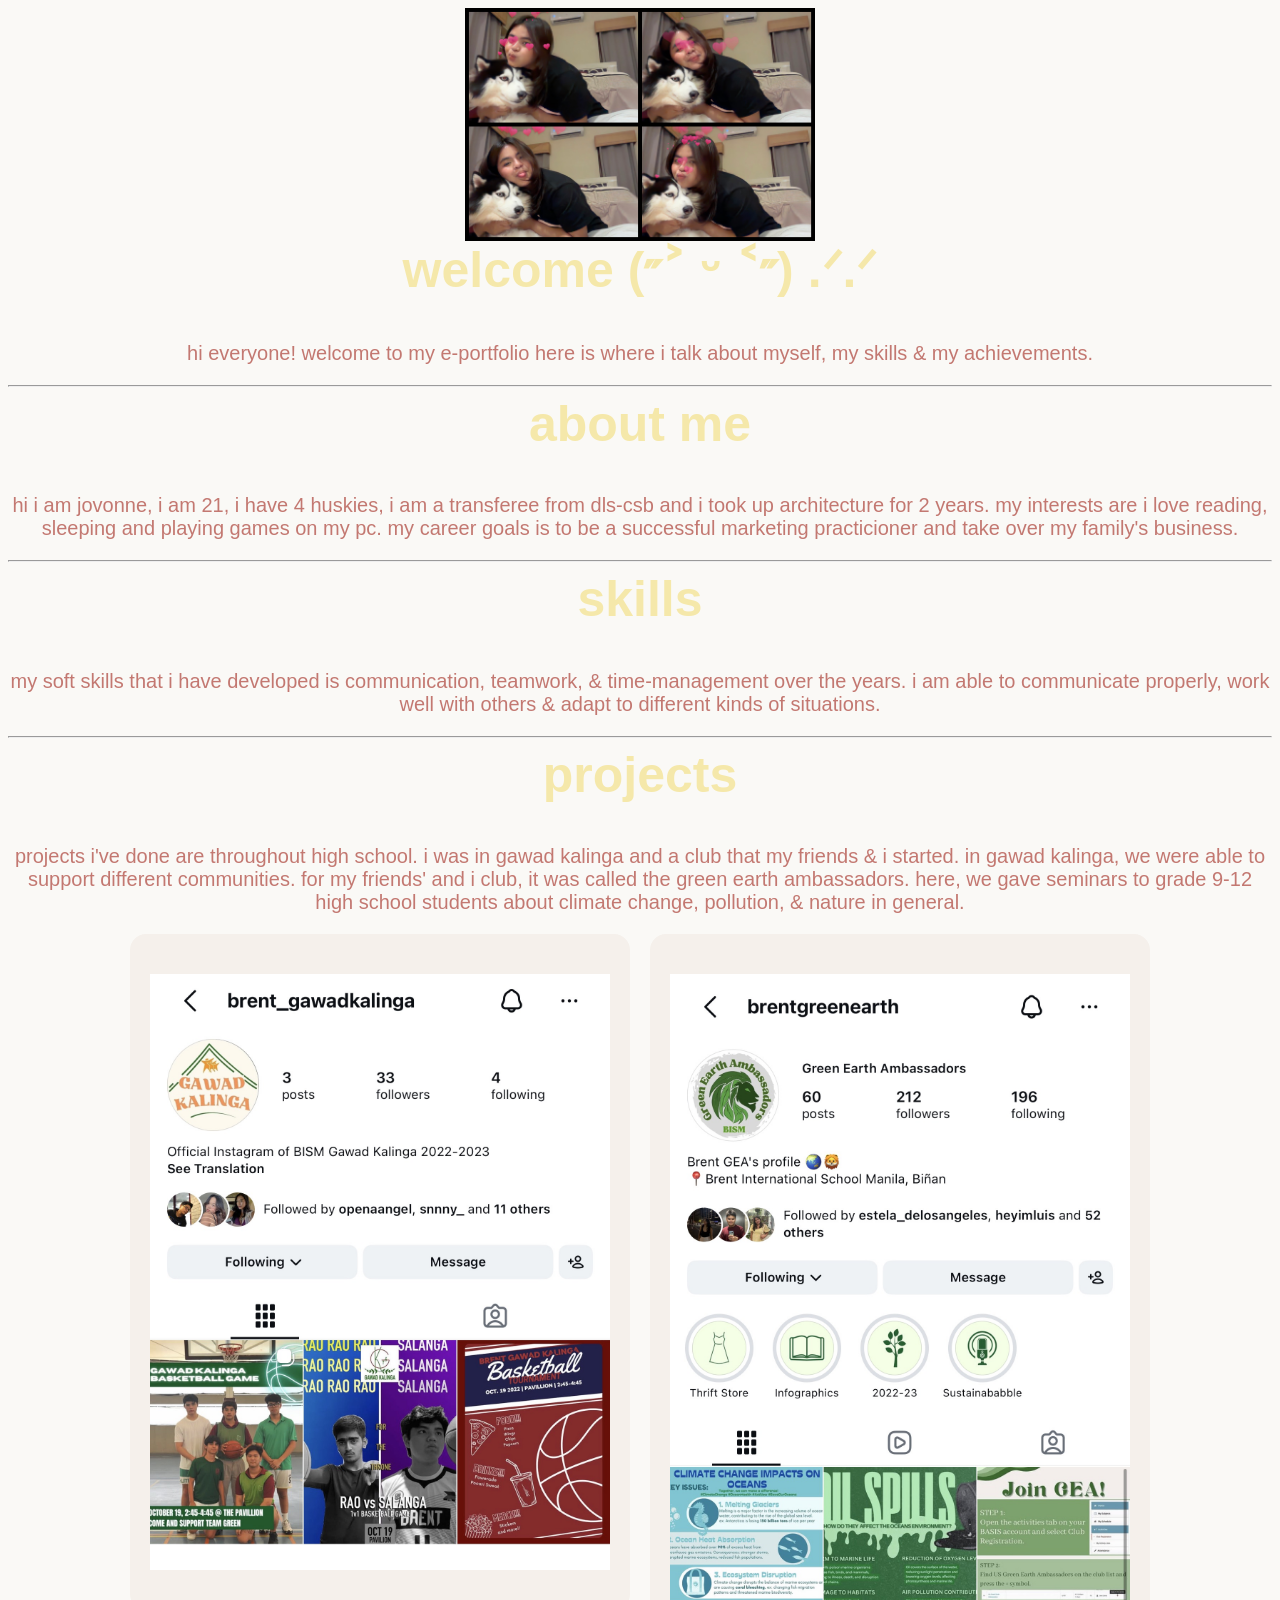
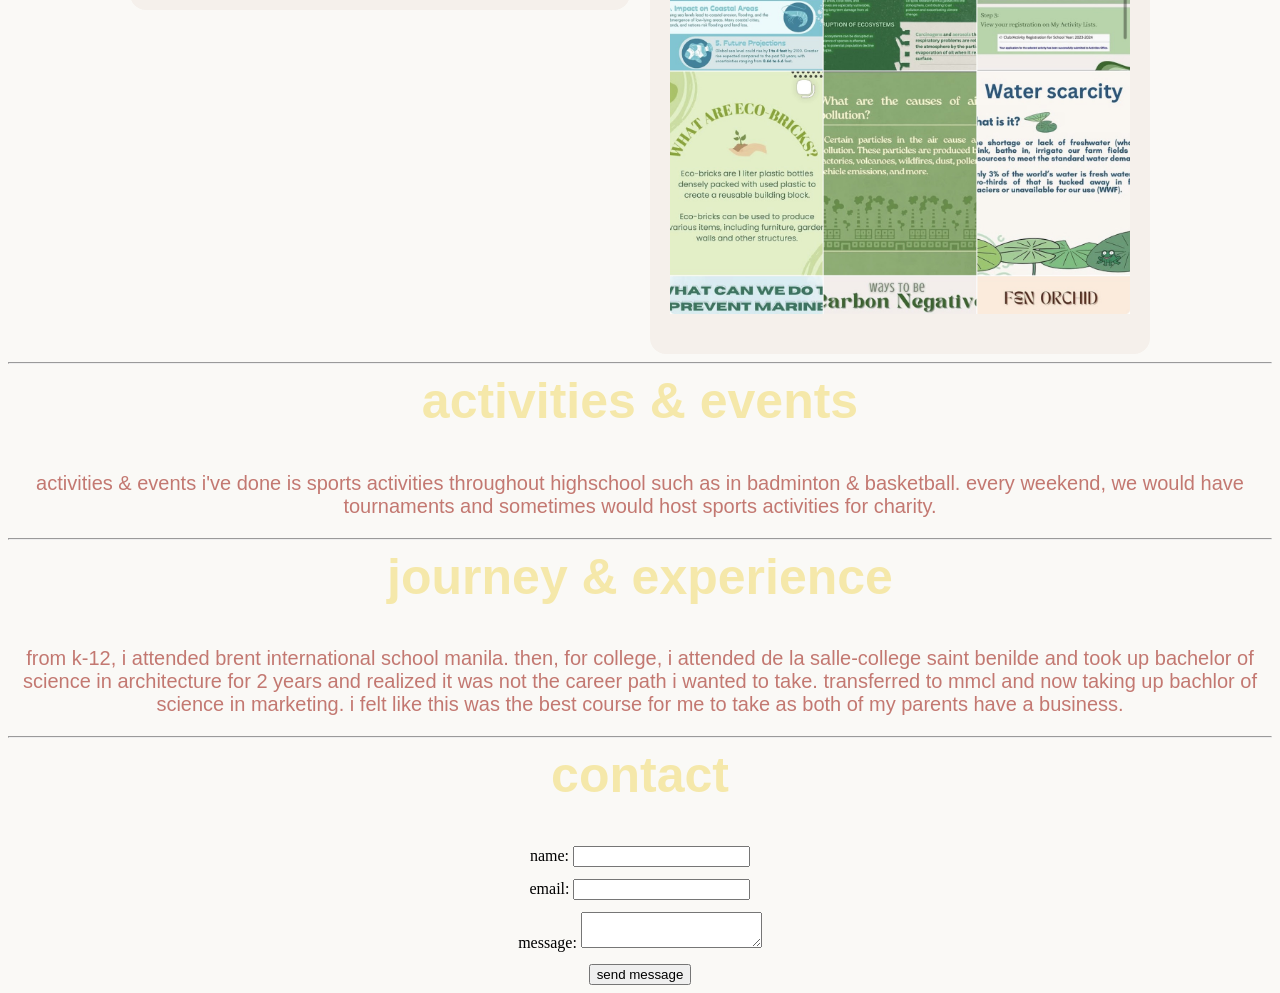
==== index.html @ 5c2a657a "Rename David, Jovonne - E-portfolio.html to index.html" ====
<!DOCTYPE html>
<html>
<head>
<title>Jovonne David's Portfolio</title>
</head>

<body style="background-color:#FAF9F6;">

<body>

<img src="selfie with winter.jpg" alt="selfie with winter" style="display: block; margin: 0 auto; width: 350px; height: auto;">

<h2 style="text-align:center; font-family:sans-serif; color:#F5E8AA; font-size:50px; margin-top:0;">welcome (˶˃ ᵕ ˂˶) .ᐟ.ᐟ</h2>

<p style="text-align:center; font-family:sans-serif; color:#C37871; font-size:20px; margin-top:0;">hi everyone! welcome to my e-portfolio here is where i talk about myself, my skills & my achievements.</p>

<hr>

<h2 style="text-align:center; font-family:sans-serif; color:#F5E8AA; font-size:50px; margin-top:0;">about me</h2>

<p style="text-align:center; font-family:sans-serif; color:#C37871; font-size:20px; margin-top:0;">hi i am jovonne, i am 21, i have 4 huskies, i am a transferee from dls-csb and i took up architecture for 2 years. my interests are i love reading, sleeping and playing games on my pc. my career goals is to be a successful marketing practicioner and take over my family's business.</p>

<hr>

<h2 style="text-align:center; font-family:sans-serif; color:#F5E8AA; font-size:50px; margin-top:0;">skills</h2>

<p style="text-align:center; font-family:sans-serif; color:#C37871; font-size:20px; margin-top:0;">my soft skills that i have developed is communication, teamwork, & time-management over the years. i am able to communicate properly, work well with others & adapt to different kinds of situations.</p>


<hr>

<h2 style="text-align:center; font-family:sans-serif; color:#F5E8AA; font-size:50px; margin-top:0;">projects</h2>


<p style="text-align:center; font-family:sans-serif; color:#C37871; font-size:20px; margin-top:0;">projects i've done are
 throughout high school. i was in gawad kalinga and a club that my friends & i started. in gawad kalinga, we were able to support different communities. for my friends' and i club, it was called the green earth ambassadors. here, we  gave seminars to grade 9-12 high school students about climate change, pollution, & nature in general.</p> 
 
 
<div style="display: flex; gap: 20px; justify-content: center; font-family: sans-serif;">

 <div style="width: 500px;">
    <div style="background-color: #F5F0EB; border-radius: 16px; padding: 40px 20px; text-align: right;">
      <img src="brentgawadkalinga.png" alt="brentgawadkalinga" style="max-width: 100%; height: auto; display: block; margin: 0 auto;">
    </div>
    </div>

<div style="width: 500px;">
    <div style="background-color: #F5F0EB; border-radius: 16px; padding: 40px 20px; text-align: right;">
      <img src="brentgreenearth.png" alt="brentgreenearth" style="max-width: 100%; height: auto; display: block; margin: 0 auto;">
    </div>
   </div>
   
   </div>
   
  <hr>
  
  <h2 style="text-align:center; font-family:sans-serif; color:#F5E8AA; font-size:50px; margin-top:0;">activities & events</h2>


<p style="text-align:center; font-family:sans-serif; color:#C37871; font-size:20px; margin-top:0;">activities & events i've done is sports activities throughout highschool such as in badminton & basketball. every weekend, we would have tournaments and sometimes would host sports activities for charity. </p> 

<hr>

 <h2 style="text-align:center; font-family:sans-serif; color:#F5E8AA; font-size:50px; margin-top:0;">journey & experience</h2>
 
 <p style="text-align:center; font-family:sans-serif; color:#C37871; font-size:20px; margin-top:0;">from k-12, i attended brent international school manila. then, for college, i attended de la salle-college saint benilde and took up bachelor of science in architecture for 2 years and realized it was not the career path i wanted to take. transferred to mmcl and now taking up bachlor of science in marketing. i felt like this was the best course for me to take as both of my parents have a business.</p> 
 
 <hr>

<h2 style="text-align:center; font-family:sans-serif; color:#F5E8AA; font-size:50px; margin-top:0;">contact</h2>

<form action="#" method="POST" style="display: flex; flex-direction: column; align-items: center; gap: 12px; width: 100%;">
  <div>
    <label for="name">name:</label>
    <input type="text" id="name" name="name" required>
  </div>

  <div>
    <label for="email">email:</label>
    <input type="email" id="email" name="email" required>
  </div>

  <div>
    <label for="message">message:</label>
    <textarea id="message" name="message" rows="2" required></textarea>
  </div>

  <button type="submit">send message</button>
</form>
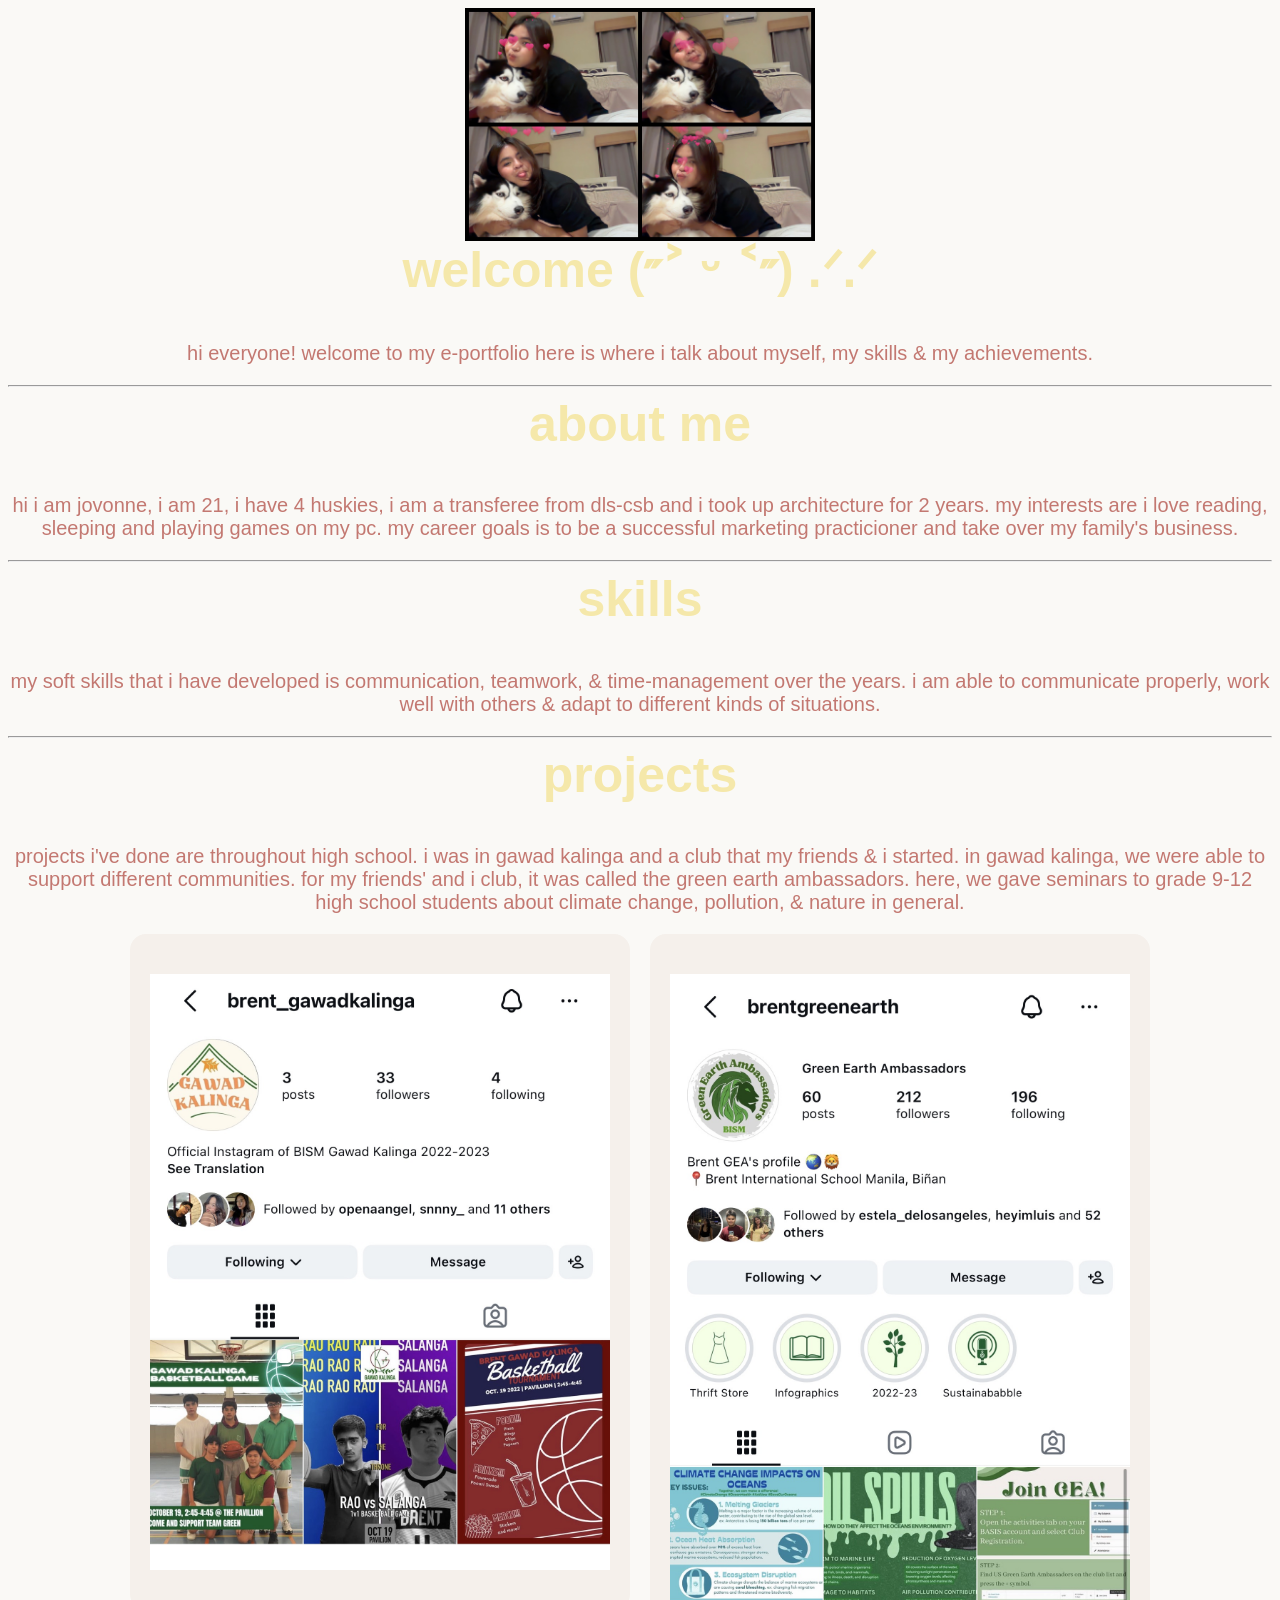
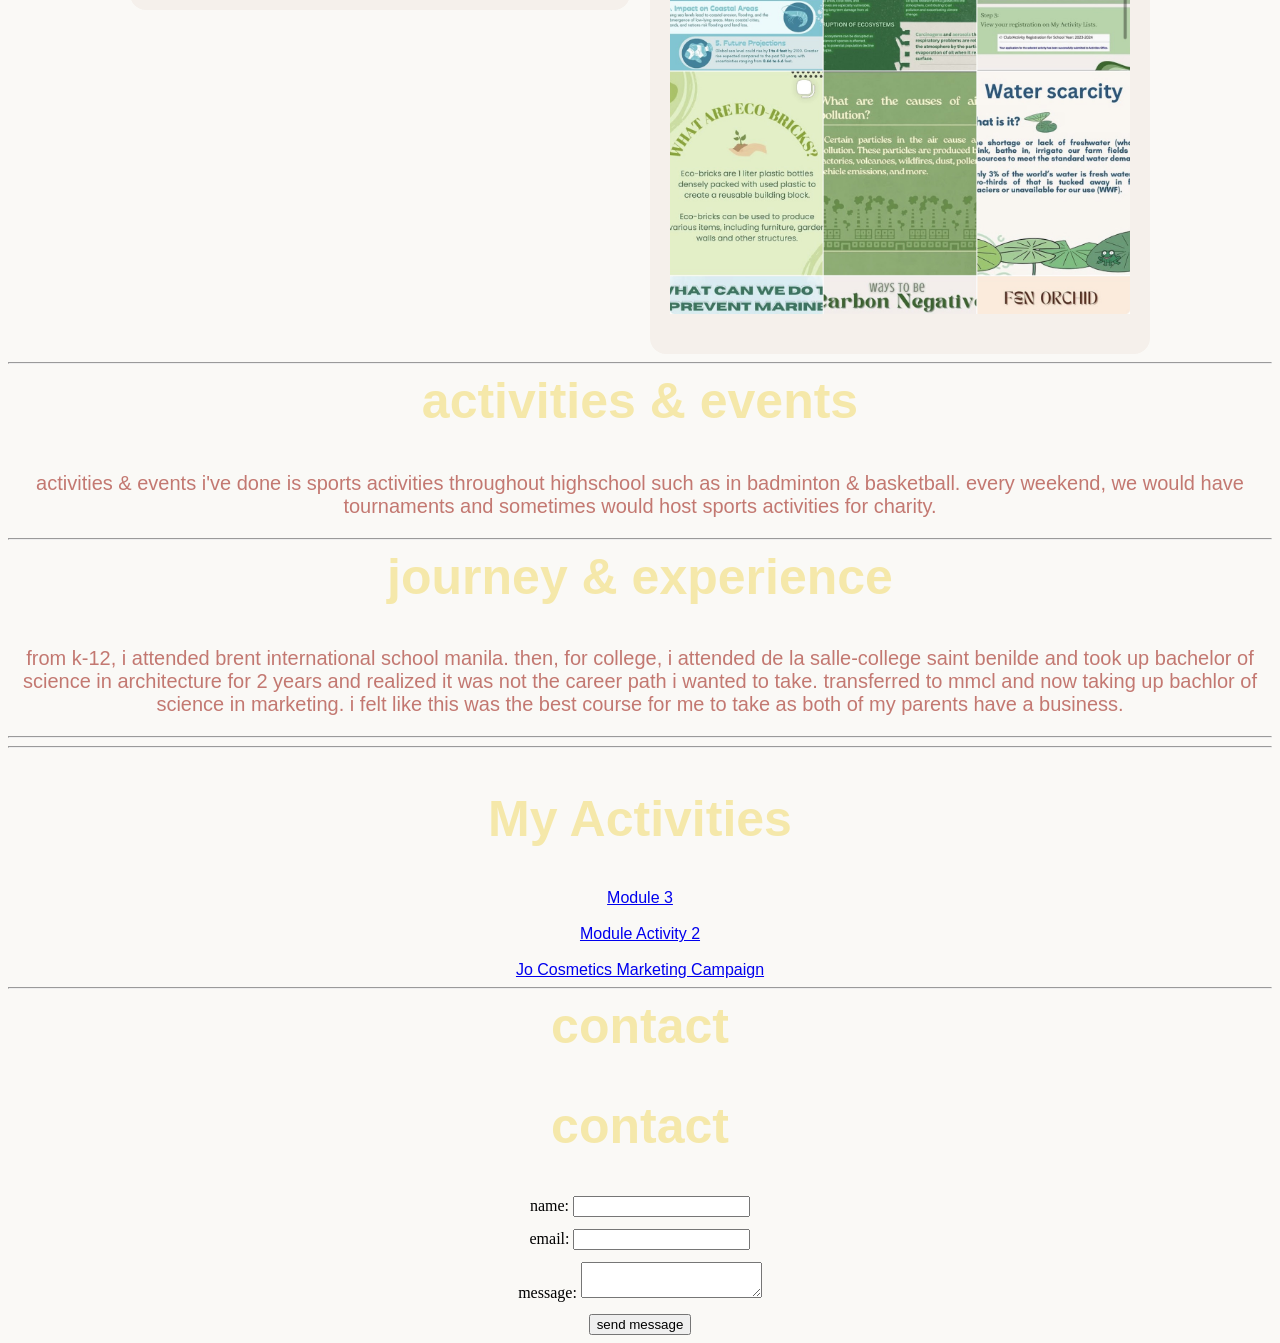
==== commit 5e33b0ae: "Update index.html" ====
--- a/index.html
+++ b/index.html
@@ -5,8 +5,6 @@
 </head>
 
 <body style="background-color:#FAF9F6;">
-
-<body>
 
 <img src="selfie with winter.jpg" alt="selfie with winter" style="display: block; margin: 0 auto; width: 350px; height: auto;">
 
@@ -67,7 +65,39 @@
  
  <hr>
 
+<hr>
+
+<h2 style="text-align:center; font-family:sans-serif; color:#F5E8AA; font-size:50px;">
+My Activities
+</h2>
+
+<div style="text-align:center; font-family:sans-serif;">
+
+<a href="David, Jovonne - Module 3.html">
+Module 3
+</a>
+
+<br><br>
+
+<a href="David, Jovonne - Module Activity 2.html">
+Module Activity 2
+</a>
+
+<br><br>
+
+<a href="Jo Cosmetics Marketing Campaign.html">
+Jo Cosmetics Marketing Campaign
+</a>
+
+</div>
+
+<hr>
+
 <h2 style="text-align:center; font-family:sans-serif; color:#F5E8AA; font-size:50px; margin-top:0;">contact</h2>
+ 
+
+<h2 style="text-align:center; font-family:sans-serif; color:#F5E8AA; font-size:50px; margin-top:0;">contact</h2>
+
 
 <form action="#" method="POST" style="display: flex; flex-direction: column; align-items: center; gap: 12px; width: 100%;">
   <div>
@@ -87,3 +117,6 @@
 
   <button type="submit">send message</button>
 </form>
+
+</body>
+</html>
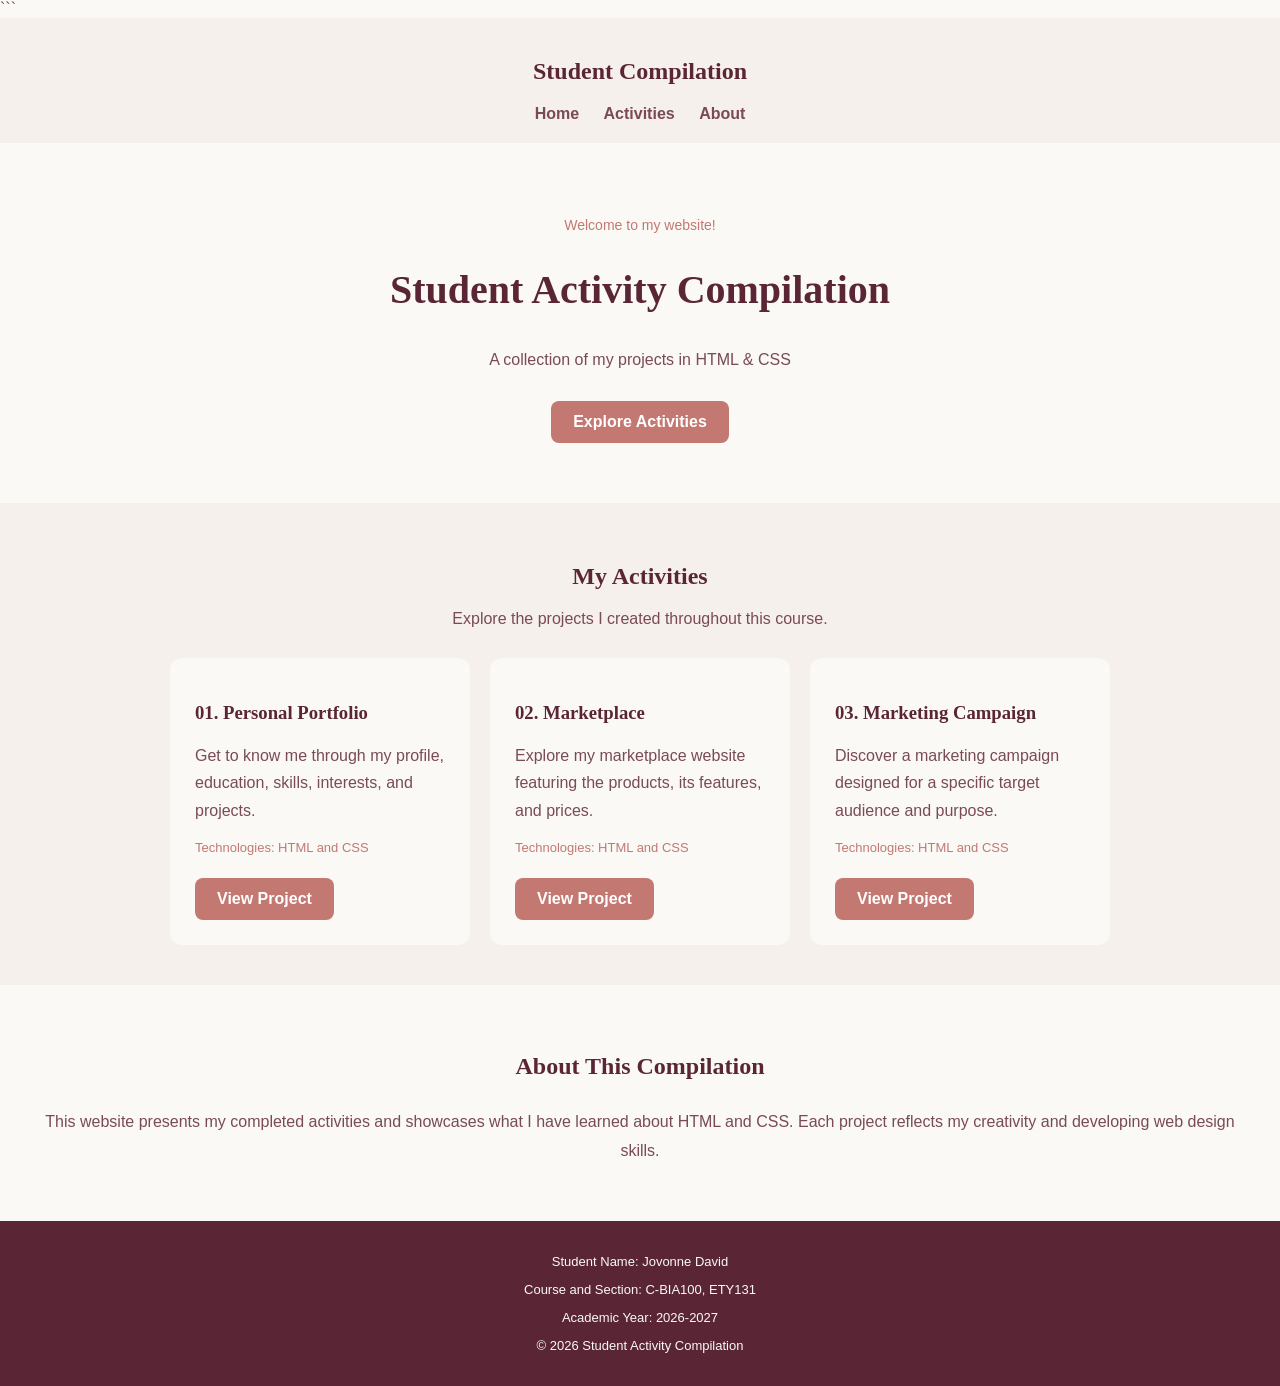
==== commit 58eda29e: "Rename David, Jovonne - Module 3.html to index.html" ====
--- a/index.html
+++ b/index.html
@@ -1,122 +1,153 @@
 <!DOCTYPE html>
+
 <html>
 <head>
-<title>Jovonne David's Portfolio</title>
+    <title>Student Activity Compilation</title>
 </head>
 
-<body style="background-color:#FAF9F6;">
+<body style="background-color:#FAF9F6; font-family:Arial,sans-serif; color:#7A4A57; margin:0;">
 
-<img src="selfie with winter.jpg" alt="selfie with winter" style="display: block; margin: 0 auto; width: 350px; height: auto;">
+```
+<header style="background-color:#F5F0EB; padding:20px; text-align:center;">
+    <h2 style="font-family:Georgia,serif; color:#5A2635;">
+        Student Compilation
+    </h2>
 
-<h2 style="text-align:center; font-family:sans-serif; color:#F5E8AA; font-size:50px; margin-top:0;">welcome (˶˃ ᵕ ˂˶) .ᐟ.ᐟ</h2>
+    <nav>
+        <a href="#home" style="color:#7A4A57; text-decoration:none; margin:10px; font-weight:bold;">Home</a>
 
-<p style="text-align:center; font-family:sans-serif; color:#C37871; font-size:20px; margin-top:0;">hi everyone! welcome to my e-portfolio here is where i talk about myself, my skills & my achievements.</p>
+        <a href="#activities" style="color:#7A4A57; text-decoration:none; margin:10px; font-weight:bold;">Activities</a>
 
-<hr>
+        <a href="#about" style="color:#7A4A57; text-decoration:none; margin:10px; font-weight:bold;">About</a>
+    </nav>
+</header>
 
-<h2 style="text-align:center; font-family:sans-serif; color:#F5E8AA; font-size:50px; margin-top:0;">about me</h2>
+<main>
 
-<p style="text-align:center; font-family:sans-serif; color:#C37871; font-size:20px; margin-top:0;">hi i am jovonne, i am 21, i have 4 huskies, i am a transferee from dls-csb and i took up architecture for 2 years. my interests are i love reading, sleeping and playing games on my pc. my career goals is to be a successful marketing practicioner and take over my family's business.</p>
+    <section id="home" style="text-align:center; padding:60px 20px;">
 
-<hr>
+        <p style="color:#C37871; font-size:14px;">
+            Welcome to my website!
+        </p>
 
-<h2 style="text-align:center; font-family:sans-serif; color:#F5E8AA; font-size:50px; margin-top:0;">skills</h2>
+        <h1 style="font-family:Georgia,serif; color:#5A2635; font-size:40px;">
+            Student Activity Compilation
+        </h1>
 
-<p style="text-align:center; font-family:sans-serif; color:#C37871; font-size:20px; margin-top:0;">my soft skills that i have developed is communication, teamwork, & time-management over the years. i am able to communicate properly, work well with others & adapt to different kinds of situations.</p>
+        <p style="color:#7A4A57; line-height:1.8;">
+            A collection of my projects in HTML & CSS
+        </p>
 
+        <a href="#activities" style="display:inline-block; background-color:#C37871; color:white; padding:12px 22px; margin-top:10px; text-decoration:none; border-radius:8px; font-weight:bold;">
+            Explore Activities
+        </a>
 
-<hr>
+    </section>
 
-<h2 style="text-align:center; font-family:sans-serif; color:#F5E8AA; font-size:50px; margin-top:0;">projects</h2>
+    <section id="activities" style="background-color:#F5F0EB; padding:40px 20px; text-align:center;">
 
+        <h2 style="font-family:Georgia,serif; color:#5A2635;">
+            My Activities
+        </h2>
 
-<p style="text-align:center; font-family:sans-serif; color:#C37871; font-size:20px; margin-top:0;">projects i've done are
- throughout high school. i was in gawad kalinga and a club that my friends & i started. in gawad kalinga, we were able to support different communities. for my friends' and i club, it was called the green earth ambassadors. here, we  gave seminars to grade 9-12 high school students about climate change, pollution, & nature in general.</p> 
- 
- 
-<div style="display: flex; gap: 20px; justify-content: center; font-family: sans-serif;">
+        <p style="color:#7A4A57; margin-bottom:30px;">
+            Explore the projects I created throughout this course.
+        </p>
 
- <div style="width: 500px;">
-    <div style="background-color: #F5F0EB; border-radius: 16px; padding: 40px 20px; text-align: right;">
-      <img src="brentgawadkalinga.png" alt="brentgawadkalinga" style="max-width: 100%; height: auto; display: block; margin: 0 auto;">
-    </div>
-    </div>
+        <div style="display:flex; justify-content:center; flex-wrap:wrap; gap:20px;">
 
-<div style="width: 500px;">
-    <div style="background-color: #F5F0EB; border-radius: 16px; padding: 40px 20px; text-align: right;">
-      <img src="brentgreenearth.png" alt="brentgreenearth" style="max-width: 100%; height: auto; display: block; margin: 0 auto;">
-    </div>
-   </div>
-   
-   </div>
-   
-  <hr>
-  
-  <h2 style="text-align:center; font-family:sans-serif; color:#F5E8AA; font-size:50px; margin-top:0;">activities & events</h2>
+            <article style="background-color:#FAF9F6; padding:25px; width:250px; border-radius:12px; text-align:left;">
 
+                <h3 style="font-family:Georgia,serif; color:#5A2635;">
+                    01. Personal Portfolio
+                </h3>
 
-<p style="text-align:center; font-family:sans-serif; color:#C37871; font-size:20px; margin-top:0;">activities & events i've done is sports activities throughout highschool such as in badminton & basketball. every weekend, we would have tournaments and sometimes would host sports activities for charity. </p> 
+                <p style="line-height:1.7;">
+                    Get to know me through my profile,
+                    education, skills, interests, and projects.
+                </p>
 
-<hr>
+                <p style="color:#C37871; font-size:13px;">
+                    Technologies: HTML and CSS
+                </p>
 
- <h2 style="text-align:center; font-family:sans-serif; color:#F5E8AA; font-size:50px; margin-top:0;">journey & experience</h2>
- 
- <p style="text-align:center; font-family:sans-serif; color:#C37871; font-size:20px; margin-top:0;">from k-12, i attended brent international school manila. then, for college, i attended de la salle-college saint benilde and took up bachelor of science in architecture for 2 years and realized it was not the career path i wanted to take. transferred to mmcl and now taking up bachlor of science in marketing. i felt like this was the best course for me to take as both of my parents have a business.</p> 
- 
- <hr>
+                <a href="David, Jovonne - E-portfolio.html" style="display:inline-block; background-color:#C37871; color:white; padding:12px 22px; margin-top:10px; text-decoration:none; border-radius:8px; font-weight:bold;">
+                    View Project
+                </a>
 
-<hr>
+            </article>
 
-<h2 style="text-align:center; font-family:sans-serif; color:#F5E8AA; font-size:50px;">
-My Activities
-</h2>
+            <article style="background-color:#FAF9F6; padding:25px; width:250px; border-radius:12px; text-align:left;">
 
-<div style="text-align:center; font-family:sans-serif;">
+                <h3 style="font-family:Georgia,serif; color:#5A2635;">
+                    02. Marketplace
+                </h3>
 
-<a href="David, Jovonne - Module 3.html">
-Module 3
-</a>
+                <p style="line-height:1.7;">
+                    Explore my marketplace website featuring
+                    the products, its features, and prices.
+                </p>
 
-<br><br>
+                <p style="color:#C37871; font-size:13px;">
+                    Technologies: HTML and CSS
+                </p>
 
-<a href="David, Jovonne - Module Activity 2.html">
-Module Activity 2
-</a>
+                <a href="David, Jovonne - Module Activity 2.html" style="display:inline-block; background-color:#C37871; color:white; padding:12px 22px; margin-top:10px; text-decoration:none; border-radius:8px; font-weight:bold;">
+                    View Project
+                </a>
 
-<br><br>
+            </article>
 
-<a href="Jo Cosmetics Marketing Campaign.html">
-Jo Cosmetics Marketing Campaign
-</a>
+            <article style="background-color:#FAF9F6; padding:25px; width:250px; border-radius:12px; text-align:left;">
 
-</div>
+                <h3 style="font-family:Georgia,serif; color:#5A2635;">
+                    03. Marketing Campaign
+                </h3>
 
-<hr>
+                <p style="line-height:1.7;">
+                    Discover a marketing campaign designed
+                    for a specific target audience and purpose.
+                </p>
 
-<h2 style="text-align:center; font-family:sans-serif; color:#F5E8AA; font-size:50px; margin-top:0;">contact</h2>
- 
+                <p style="color:#C37871; font-size:13px;">
+                    Technologies: HTML and CSS
+                </p>
 
-<h2 style="text-align:center; font-family:sans-serif; color:#F5E8AA; font-size:50px; margin-top:0;">contact</h2>
+                <a href="Jo Cosmetics Marketing Campaign.html" style="display:inline-block; background-color:#C37871; color:white; padding:12px 22px; margin-top:10px; text-decoration:none; border-radius:8px; font-weight:bold;">
+                    View Project
+                </a>
 
+            </article>
 
-<form action="#" method="POST" style="display: flex; flex-direction: column; align-items: center; gap: 12px; width: 100%;">
-  <div>
-    <label for="name">name:</label>
-    <input type="text" id="name" name="name" required>
-  </div>
+        </div>
+    </section>
 
-  <div>
-    <label for="email">email:</label>
-    <input type="email" id="email" name="email" required>
-  </div>
+    <section id="about" style="text-align:center; padding:40px 30px; line-height:1.8;">
 
-  <div>
-    <label for="message">message:</label>
-    <textarea id="message" name="message" rows="2" required></textarea>
-  </div>
+        <h2 style="font-family:Georgia,serif; color:#5A2635;">
+            About This Compilation
+        </h2>
 
-  <button type="submit">send message</button>
-</form>
+        <p>
+            This website presents my completed activities
+            and showcases what I have learned about HTML and CSS. 
+            Each project reflects my
+            creativity and developing web design skills.
+        </p>
+
+    </section>
+
+</main>
+
+<footer style="background-color:#5A2635; color:#FAF9F6; text-align:center; padding:20px; font-size:13px;">
+
+    <p>Student Name: Jovonne David</p>
+    <p>Course and Section: C-BIA100, ETY131</p>
+    <p>Academic Year: 2026-2027</p>
+    <p>&copy; 2026 Student Activity Compilation</p>
+
+</footer>
+
 
 </body>
 </html>
